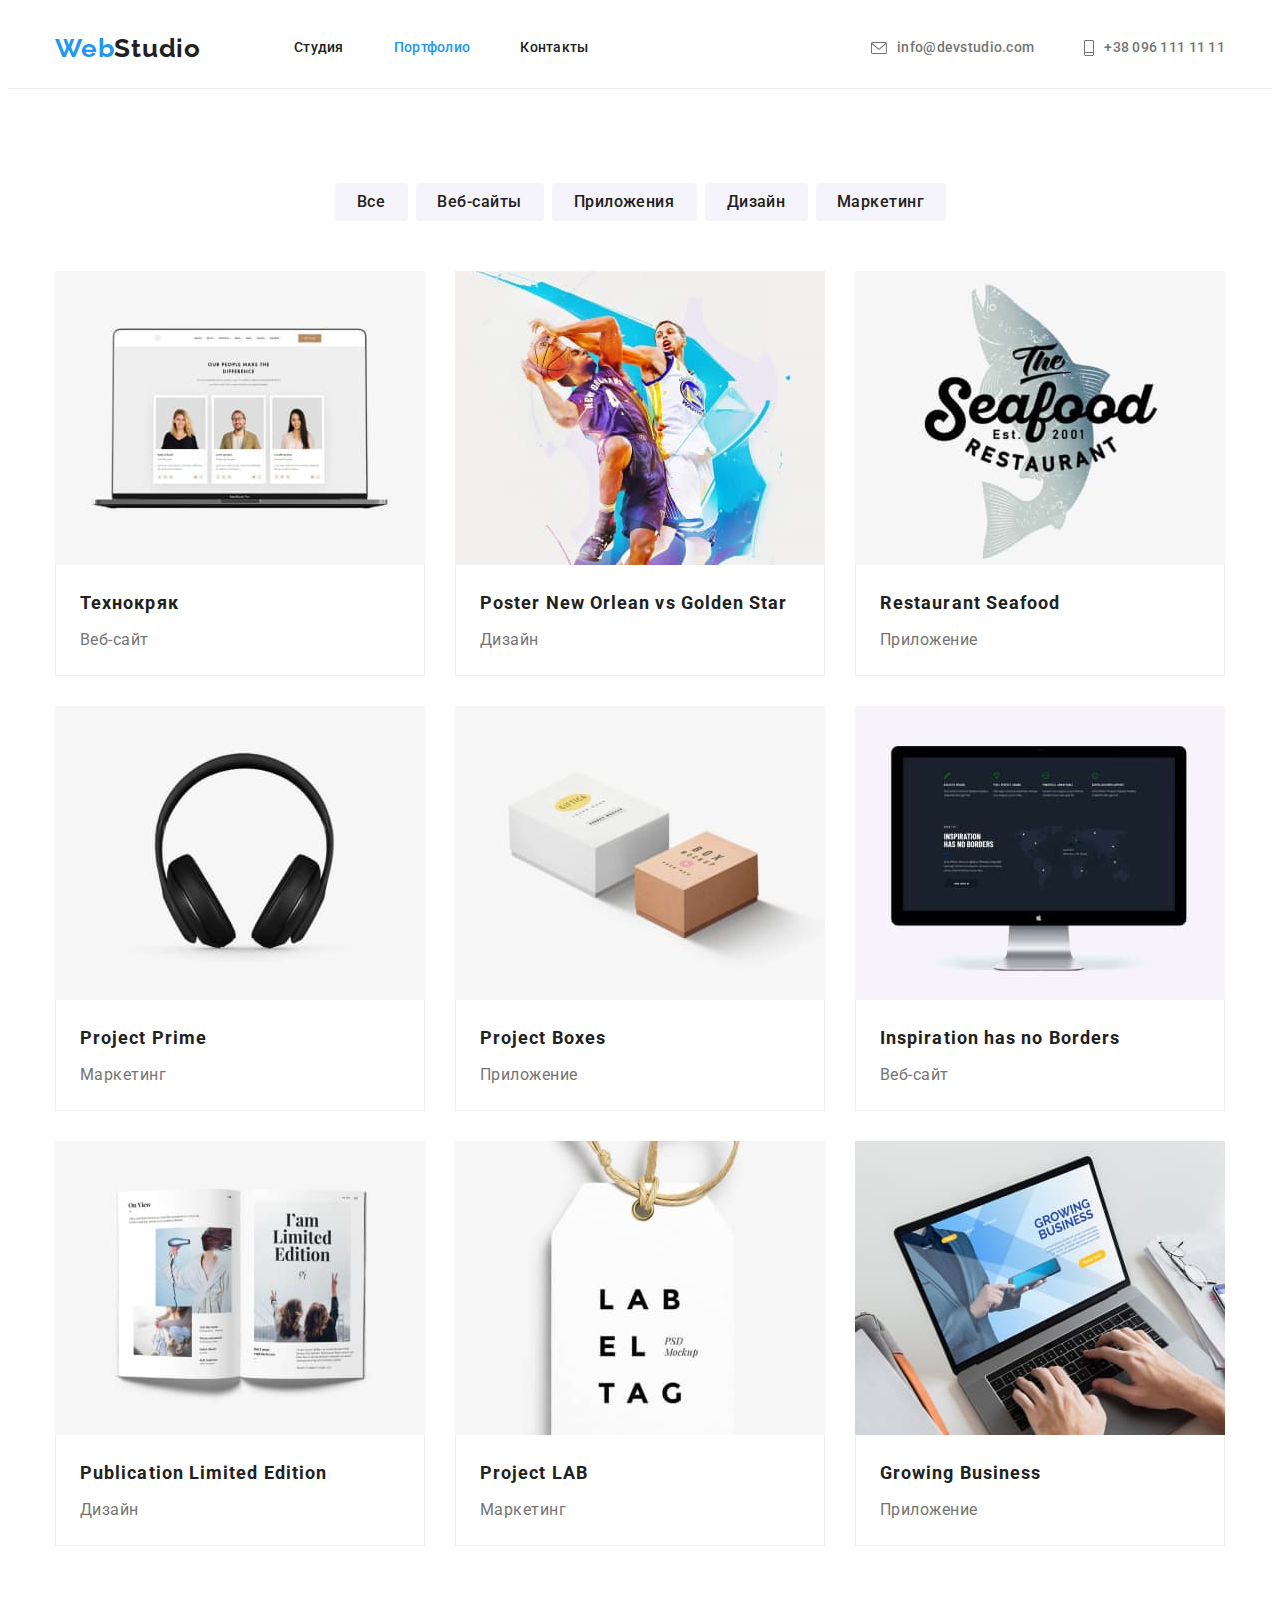
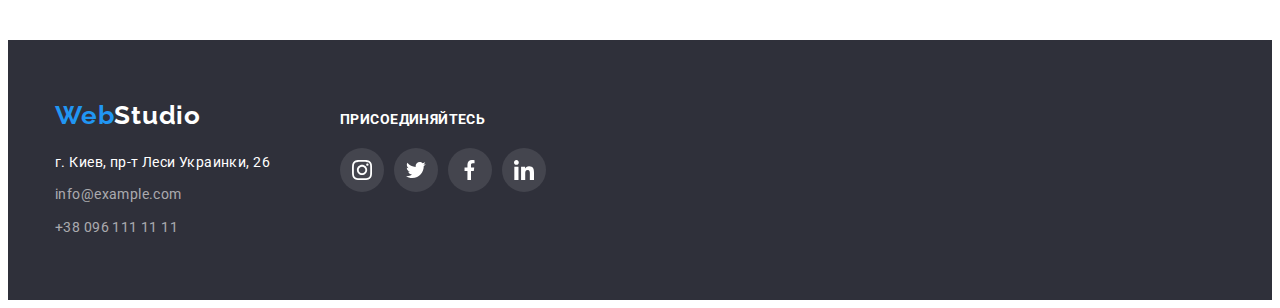
==== portfolio.html @ d863293e "Add bottom text on work cards" ====
<!DOCTYPE html>
<html lang="ru">
  <head>
    <meta charset="UTF-8" />
    <meta http-equiv="X-UA-Compatible" content="IE=edge" />
    <meta name="viewport" content="width=device-width, initial-scale=1.0" />
    <title>Document</title>
    <link
      href="https://fonts.googleapis.com/css2?family=Raleway:wght@700&family=Roboto:wght@400;500;700;900&display=swap"
      rel="stylesheet"
    />
    <link
      rel="stylesheet"
      href="https://cdnjs.cloudflare.com/ajax/libs/modern-normalize/1.1.0/modern-normalize.min.css"
      integrity="sha512-wpPYUAdjBVSE4KJnH1VR1HeZfpl1ub8YT/NKx4PuQ5NmX2tKuGu6U/JRp5y+Y8XG2tV+wKQpNHVUX03MfMFn9Q=="
      crossorigin="anonymous"
      referrerpolicy="no-referrer"
    />
    <link rel="stylesheet" href="./css/styles.css" />
  </head>
  <body>
    <header class="header">
      <div class="container">
        <nav class="header-nav">
          <a class="header-logo link" href="index.html" lang="en"
            >Web<span class="logo-accent-hdr">Studio</span></a
          >
          <ul class="header-list list">
            <li class="header-item">
              <a href="./index.html" class="header-link link">Студия</a>
            </li>
            <li class="header-item">
              <a href="./portfolio.html" class="header-link link current"
                >Портфолио</a
              >
            </li>
            <li class="header-item">
              <a href="#contacts" class="header-link link">Контакты</a>
            </li>
          </ul>
        </nav>

        <ul class="contacts list">
          <li class="ci">
            <a class="contacts-link link" href="mailto:info@devstudio.com">
              <svg class="contacts-link-icon" width="16" height="12">
                <use href="./images/symbol-defs.svg#icon-envelope"></use>
              </svg>
              info@devstudio.com
            </a>
          </li>
          <li class="ci">
            <a class="contacts-link link" href="tel:+380961111111">
              <svg class="contacts-link-icon" width="10" height="16">
                <use href="./images/symbol-defs.svg#icon-tel"></use>
              </svg>
              +38 096 111 11 11
            </a>
          </li>
        </ul>
      </div>
    </header>

    <main>
      <section class="section">
        <div class="container">
          <h1 class="button-list">Список кнопок</h1>
          <ul class="list random">
            <li class="ri">
              <button class="button-one pointer" type="button">
                <span class="button-txt">Все</span>
              </button>
            </li>
            <li class="ri">
              <button class="button-two pointer" type="button">
                <span class="button-txt">Веб-сайты</span>
              </button>
            </li>
            <li class="ri">
              <button class="button-three pointer" type="button">
                <span class="button-txt">Приложения</span>
              </button>
            </li>
            <li class="ri">
              <button class="button-four pointer" type="button">
                <span class="button-txt">Дизайн</span>
              </button>
            </li>
            <li class="ri">
              <button class="button-five pointer" type="button">
                <span class="button-txt">Маркетинг</span>
              </button>
            </li>
          </ul>

          <ul class="projects-list list">
            <li class="portfolio-item link">
              <a href="" class="card link">
                <img
                  src="./images/img8.jpg"
                  alt="фото технокряк"
                  width="370"
                  height="294"
                />
                <div class="img-atributes-port">
                  <h2 class="project-name">Технокряк</h2>
                  <p class="project-sphere">Веб-сайт</p>
                </div>
              </a>
            </li>
            <li class="portfolio-item link">
              <a href="" class="card link">
                <img
                  src="./images/img9.jpg"
                  alt="фото постер басткетболисты"
                  width="370"
                  height="294"
                />
                <div class="img-atributes-port">
                  <h2 lang="en" class="project-name">
                    Poster New Orlean vs Golden Star
                  </h2>
                  <p class="project-sphere">Дизайн</p>
                </div>
              </a>
            </li>
            <li class="portfolio-item link">
              <a href="" class="card link">
                <img
                  src="./images/img10.jpg"
                  alt="фото морской ресторан"
                  width="370"
                  height="294"
                />
                <div class="img-atributes-port">
                  <h2 lang="en" class="project-name">Restaurant Seafood</h2>
                  <p class="project-sphere">Приложение</p>
                </div>
              </a>
            </li>
            <li class="portfolio-item link">
              <a href="" class="card link">
                <img
                  src="./images/img11.jpg"
                  alt="фото проект прайм"
                  width="370"
                  height="294"
                />
                <div class="img-atributes-port">
                  <h2 lang="en" class="project-name">Project Prime</h2>
                  <p class="project-sphere">Маркетинг</p>
                </div>
              </a>
            </li>
            <li class="portfolio-item link">
              <a href="" class="card link">
                <img
                  src="./images/img12.jpg"
                  alt="фото проект коробки"
                  width="370"
                  height="294"
                />
                <div class="img-atributes-port">
                  <h2 lang="en" class="project-name">Project Boxes</h2>
                  <p class="project-sphere">Приложение</p>
                </div>
              </a>
            </li>
            <li class="portfolio-item link">
              <a href="" class="card link">
                <img
                  src="./images/img13.jpg"
                  alt="фото монитор"
                  width="370"
                  height="294"
                />
                <div class="img-atributes-port">
                  <h2 lang="en" class="project-name">
                    Inspiration has no Borders
                  </h2>
                  <p class="project-sphere">Веб-сайт</p>
                </div>
              </a>
            </li>
            <li class="portfolio-item link">
              <a href="" class="card link">
                <img
                  src="./images/img14.jpg"
                  alt="фото ограниченное издание"
                  width="370"
                  height="294"
                />
                <div class="img-atributes-port">
                  <h2 lang="en" class="project-name">
                    Publication Limited Edition
                  </h2>
                  <p class="project-sphere">Дизайн</p>
                </div>
              </a>
            </li>
            <li class="portfolio-item link">
              <a href="" class="card link">
                <img
                  src="./images/img15.jpg"
                  alt="фото проект лаб"
                  width="370"
                  height="294"
                />
                <div class="img-atributes-port">
                  <h2 lang="en" class="project-name">Project LAB</h2>
                  <p class="project-sphere">Маркетинг</p>
                </div>
              </a>
            </li>
            <li class="portfolio-item link">
              <a href="" class="card link">
                <img
                  src="./images/img16.jpg"
                  alt="фото ростущий бизнес"
                  width="370"
                  height="294"
                />
                <div class="img-atributes-port">
                  <h2 lang="en" class="project-name">Growing Business</h2>
                  <p class="project-sphere">Приложение</p>
                </div>
              </a>
            </li>
          </ul>
        </div>
      </section>
    </main>

    <footer class="footer">
      <div class="container">
        <section class="footer-main footer-item">
          <a class="footer-logo link" href="index.html" lang="en"
            >Web<span class="logo-accent">Studio</span></a
          >
          <address>
            <ul class="list">
              <li class="footer-info">
                <a
                  class="map-link link"
                  href="https://bit.ly/3pXMvUd"
                  target="_blank"
                  rel="noopener noreferrer"
                  >г. Киев, пр-т Леси Украинки, 26</a
                >
              </li>
              <li class="footer-info">
                <a class="footer-contacts link" href="mailto:info@devstudio.com"
                  >info@example.com</a
                >
              </li>
              <li>
                <a class="footer-contacts link" href="tel:+380961111111"
                  >+38 096 111 11 11</a
                >
              </li>
            </ul>
          </address>
        </section>
        <div class="footer-soc footer-item">
          <p class="soc-title">ПРИСОЕДИНЯЙТЕСЬ</p>
          <ul class="footer-soc-list list">
            <li class="footer-soc-item">
              <a href="" class="footer-soc-link link">
                <svg class="footer-soc-icon" width="20" height="20">
                  <use href="./images/symbol-defs.svg#icon-instagram"></use>
                </svg>
              </a>
            </li>
            <li class="footer-soc-item">
              <a href="" class="footer-soc-link link">
                <svg class="footer-soc-icon" width="20" height="20">
                  <use href="./images/symbol-defs.svg#icon-twitter"></use>
                </svg>
              </a>
            </li>
            <li class="footer-soc-item">
              <a href="" class="footer-soc-link link">
                <svg class="footer-soc-icon" width="20" height="20">
                  <use href="./images/symbol-defs.svg#icon-facebook"></use>
                </svg>
              </a>
            </li>
            <li class="footer-soc-item">
              <a href="" class="footer-soc-link link">
                <svg class="footer-soc-icon" width="20" height="20">
                  <use href="./images/symbol-defs.svg#icon-linkedin"></use>
                </svg>
              </a>
            </li>
          </ul>
        </div>
      </div>
    </footer>
  </body>
</html>
---- css/styles.css ----
:root {
  --h-color: #212121;
  --p-color: #757575;
  --accent-color: #2196f3;
  --button-background-color: #f5f4fa;
  --button-color: #212121;
  --button-hoover-portfolio-color: #f5f4fa;
  --white-accent: #ffffff;
  --another-black: #2f303a;
  --main-bgc: #e5e5e5;
}

p,
h1,
h2,
h3,
h4,
h5,
h6 {
  margin: 0;
}

ul,
ol {
  margin: 0;
  padding-left: 0;
}

*,
*::before,
*::after {
  box-sizing: border-box;
}

.container {
  width: 1200px;
  margin: 0 auto;
  padding-left: 15px;
  padding-right: 15px;
}

body {
  background-color: var(--white-accent);
  color: var(--h-color);
  font-family: "Roboto", sans-serif;
  font-size: 14px;
  letter-spacing: 0.03em;
}

.pointer {
  cursor: pointer;
}

img {
  display: block;
}

.list {
  list-style: none;
}

.link {
  text-decoration: none;
}

/* ---------------------------Header index/portfolio-------------------------- */

.header {
  border-bottom: 1px solid #ececec;
}

.header .container {
  background-color: var(--white-accent);
  display: flex;
  align-items: center;
}

.header-nav {
  display: flex;
  align-items: center;
}

.header-logo {
  font-family: "Raleway", sans-serif;
  font-style: normal;
  font-weight: 700;
  font-size: 26px;
  line-height: 1.19;
  letter-spacing: 0.03em;
  color: var(--accent-color);
  margin-right: 93px;
}

.header-list {
  display: flex;
  align-items: center;
  justify-content: space-between;
}

.logo-accent-hdr {
  color: var(--h-color);
}

.header-link {
  color: var(--h-color);
  font-weight: 500;
  line-height: 1.14;
  letter-spacing: 0.02em;
  padding: 32px 0;
  display: block;
}

.current {
  color: var(--accent-color);
}

.header-link:hover,
.header-link:focus {
  color: var(--accent-color);
}

.contacts {
  display: flex;
  align-items: center;
  margin-left: auto;
}

.contacts-link {
  font-weight: 500;
  font-size: 14px;
  line-height: 1.14;
  letter-spacing: 0.02em;
  color: var(--p-color);
  display: flex;
  align-items: center;
  justify-content: center;
  padding: 32px 0;
  color: var(--p-color);
}

.contacts-link-icon {
  margin-right: 10px;
  fill: currentColor;
}

.header-item:not(:last-child) {
  margin-right: 50px;
}

.ci:not(:last-child) {
  margin-right: 50px;
}

.contacts-link:hover,
.contacts-link:focus {
  color: var(--accent-color);
}

.contacts-link:hover .contacts-link-icon,
.contacts-link:focus .contacts-link-icon {
  color: var(--accent-color);
}

/* ---------------------------Hero index-------------------------- */

.hero {
  background-color: var(--another-black);
  background-image: linear-gradient(
      to right,
      rgba(47, 48, 58, 0.4),
      rgba(47, 48, 58, 0.4)
    ),
    url(../images/hero-bg.jpg);
  max-width: 1600px;
  background-repeat: no-repeat;
  background-position: center;
  background-size: cover;
  padding-top: 200px;
  padding-bottom: 200px;
  margin: 0 auto;
}

.hero-text {
  font-weight: 900;
  font-size: 44px;
  line-height: 1.3;
  text-align: center;
  letter-spacing: 0.06em;
  text-transform: uppercase;
  color: var(--white-accent);
  margin-bottom: 30px;
  margin-left: 237px;
  margin-right: 237px;
}

.hero-button {
  font-family: inherit;
  min-width: 200px;
  height: 50px;
  color: var(--white-accent);
  background: var(--accent-color);
  box-shadow: 0px 4px 4px rgba(0, 0, 0, 0.15);
  border-radius: 4px;
  margin: 0 auto;
  border: none;
  display: block;
}

.hero-button-text {
  font-family: inherit;
  font-weight: 700;
  font-size: 16px;
  line-height: 1.87;
  text-align: center;
  letter-spacing: 0.06em;
  color: var(--white-accent);
}

/* ---------------------------Hero portfolio-------------------------- */

.button-list {
  display: none;
}

.button-txt {
  font-family: inherit;
  font-weight: 500;
  font-size: 16px;
  line-height: 1.62;
  text-align: center;
  letter-spacing: 0.03em;
}

.random {
  display: flex;
  justify-content: center;
  margin-bottom: 50px;
}

.ri:not(:last-child) {
  margin-right: 8px;
}

.button-one {
  font-family: inherit;
  min-width: 73px;
  height: 38px;
  color: var(--button-color);
  background: var(--button-background-color);
  border: 1px solid var(--button-background-color);
  border-radius: 4px;
}

.button-one:hover,
.button-one:focus {
  color: var(--button-hoover-portfolio-color);
  background-color: var(--accent-color);
  box-shadow: 0px 3px 1px rgba(0, 0, 0, 0.1), 0px 1px 2px rgba(0, 0, 0, 0.08),
    0px 2px 2px rgba(0, 0, 0, 0.12);
}

.button-two {
  font-family: inherit;
  min-width: 128px;
  height: 38px;
  color: var(--button-color);
  background: var(--button-background-color);
  border: 1px solid var(--button-background-color);
  border-radius: 4px;
}

.button-two:hover,
.button-two:focus {
  color: var(--button-hoover-portfolio-color);
  background-color: var(--accent-color);
  box-shadow: 0px 3px 1px rgba(0, 0, 0, 0.1), 0px 1px 2px rgba(0, 0, 0, 0.08),
    0px 2px 2px rgba(0, 0, 0, 0.12);
}

.button-three {
  font-family: inherit;
  min-width: 145px;
  height: 38px;
  color: var(--button-color);
  background: var(--button-background-color);
  border: 1px solid var(--button-background-color);
  border-radius: 4px;
}

.button-three:hover,
.button-three:focus {
  color: var(--button-hoover-portfolio-color);
  background-color: var(--accent-color);
  box-shadow: 0px 3px 1px rgba(0, 0, 0, 0.1), 0px 1px 2px rgba(0, 0, 0, 0.08),
    0px 2px 2px rgba(0, 0, 0, 0.12);
}

.button-four {
  font-family: inherit;
  min-width: 103px;
  height: 38px;
  color: var(--button-color);
  background: var(--button-background-color);
  border: 1px solid var(--button-background-color);
  border-radius: 4px;
}

.button-four:hover,
.button-four:focus {
  color: var(--button-hoover-portfolio-color);
  background-color: var(--accent-color);
  box-shadow: 0px 3px 1px rgba(0, 0, 0, 0.1), 0px 1px 2px rgba(0, 0, 0, 0.08),
    0px 2px 2px rgba(0, 0, 0, 0.12);
}

.button-five {
  font-family: inherit;
  min-width: 130px;
  height: 38px;
  color: var(--button-color);
  background: var(--button-background-color);
  border: 1px solid var(--button-background-color);
  border-radius: 4px;
}

.button-five:hover,
.button-five:focus {
  color: var(--button-hoover-portfolio-color);
  background-color: var(--accent-color);
  box-shadow: 0px 3px 1px rgba(0, 0, 0, 0.1), 0px 1px 2px rgba(0, 0, 0, 0.08),
    0px 2px 2px rgba(0, 0, 0, 0.12);
}

/* ---------------------------Projects portfolio-------------------------- */

.projects .container {
  background-color: var(--white-accent);
}

.projects-list {
  display: flex;
  flex-wrap: wrap;
  margin-left: -30px;
  margin-bottom: -30px;
}

.portfolio-item {
  flex-basis: calc(100% / 3 - 30px);
  margin-left: 30px;
  margin-bottom: 30px;
}

.img-atributes-port {
  padding-top: 20px;
  padding-bottom: 20px;
  padding-left: 24px;
  padding-right: 24px;
  border-left: 1px solid #eeeeee;
  border-right: 1px solid #eeeeee;
  border-bottom: 1px solid #eeeeee;
}

/* .portfolio-item:hover,
.portfolio-item:focus {
  box-shadow: 0px 1px 1px rgba(0, 0, 0, 0.12), 0px 4px 4px rgba(0, 0, 0, 0.06),
    1px 4px 6px rgba(0, 0, 0, 0.16);
  cursor: pointer;
} */

.card {
  display: block;
}

.card:hover,
.card:focus {
  box-shadow: 0px 1px 1px rgba(0, 0, 0, 0.12), 0px 4px 4px rgba(0, 0, 0, 0.06),
    1px 4px 6px rgba(0, 0, 0, 0.16);
  cursor: pointer;
}

.project-name {
  font-weight: 700;
  font-size: 18px;
  line-height: 2;
  letter-spacing: 0.06em;
  color: var(--h-color);
  margin-bottom: 4px;
}

.project-sphere {
  font-size: 16px;
  line-height: 1.87;
  letter-spacing: 0.03em;
  color: var(--p-color);
}

/* ---------------------------Competences html-------------------------- */

.section {
  padding-top: 94px;
  padding-bottom: 94px;
}

.competences-list {
  display: flex;
}

.comp-it:not(:last-child) {
  margin-right: 30px;
  max-width: 270px;
}

.frame {
  display: flex;
  width: 270px;
  height: 120px;
  align-items: center;
  justify-content: center;
  flex-direction: column;
  margin-bottom: 30px;
  border-radius: 4px;
  background-color: var(--button-background-color);
}

.competences-icon {
  width: 67px;
  height: 70px;
}

.top-text {
  font-weight: 700;
  font-size: 14px;
  line-height: 1.14;
  letter-spacing: 0.03em;
  text-transform: uppercase;
  color: var(--h-color);
  margin-bottom: 10px;
}

.bottom-text {
  line-height: 1.71;
  letter-spacing: 0.03em;
  color: var(--p-color);
  width: 270px;
}

/* -----------------work html--------------------------- */

.zero {
  padding-top: 0;
}

.work-img {
  display: flex;
  width: calc((100% - 60px) / 3);
}

.wi {
  position: relative;
}

.wi > .label {
  position: absolute;
  bottom: 0;
  right: 0;
  left: 0;
  padding: 27px 82px;
  background: rgba(47, 48, 58, 0.8);
  font-family: inherit;
  font-style: normal;
  font-weight: 700;
  font-size: 14px;
  line-height: 1.14;
  text-align: center;
  letter-spacing: 0.03em;
  text-transform: uppercase;
  color: #ffffff;
}

.wi:not(:last-child) {
  margin-right: 30px;
}

.work-title {
  font-weight: 700;
  font-size: 36px;
  line-height: 1.16;
  text-align: center;
  letter-spacing: 0.03em;
  color: var(--h-color);
  margin-bottom: 50px;
  padding-top: 0;
}

/* -----------------crew html--------------------------- */

.bg {
  background-color: var(--button-background-color);
}

.crew-list {
  display: flex;
  margin-left: -30px;
}

.crew-item {
  flex-basis: calc(100% / 4 - 30px);
  margin-left: 30px;
  background-color: var(--white-accent);
  border-radius: 0px 0px 4px 4px;
  box-shadow: 0px 1px 3px rgba(0, 0, 0, 0.12), 0px 1px 1px rgba(0, 0, 0, 0.14),
    0px 2px 1px rgba(0, 0, 0, 0.2);
}

.crew-title {
  font-weight: 700;
  font-size: 36px;
  line-height: 1.16;
  text-align: center;
  letter-spacing: 0.03em;
  color: var(--h-color);
  margin-bottom: 50px;
}

.img-atributes-hdr {
  padding-top: 30px;
  padding-bottom: 30px;
  text-align: center;
}

.crew-names {
  font-weight: 500;
  font-size: 16px;
  line-height: 1.18;
  letter-spacing: 0.03em;
  color: var(--h-color);
  margin-bottom: 10px;
}

.crew-profession {
  font-size: 16px;
  line-height: 1.18;
  letter-spacing: 0.03em;
  color: var(--p-color);
  margin-bottom: 16px;
}

.work-soc-item {
  width: 44px;
  height: 44px;
  margin-right: 10px;
}

.work-soc-item:last-child {
  margin-right: 0;
}

.work-soc-list {
  display: flex;
  justify-content: center;
}

.work-soc-link {
  width: 100%;
  height: 100%;
  border-radius: 50%;
  display: flex;
  align-items: center;
  justify-content: center;
}

.work-soc-link:hover,
.work-soc-link:focus {
  background-color: var(--accent-color);
}

.work-soc-link:hover .work-soc-icon,
.work-soc-link:focus .work-soc-icon {
  fill: var(--white-accent);
}

.work-soc-icon {
  fill: #afb1b8;
}

/* ---------------------------Partners index-------------------------- */

.partners .container {
  width: 1170px;
  height: 184px;
}

.partners-title {
  font-weight: 700;
  font-size: 36px;
  line-height: 1.16;
  text-align: center;
  letter-spacing: 0.03em;
  color: var(--h-color);
  margin-bottom: 50px;
}

.partners-list {
  display: flex;
  align-items: center;
  margin-left: -30px;
  justify-content: center;
}

.partners-item {
  flex-basis: calc(100% / 6 - 30px);
  margin-left: 30px;
  width: 170px;
  height: 92px;
  justify-content: center;
  border: 1px solid #afb1b8;
  border-radius: 4px;
  fill: #afb1b8;
}

.partners-link:hover,
.partners-link:focus {
  border-color: var(--accent-color);
  border: 1px solid --accent-color;
  fill: var(--accent-color);
}

.partners-item:hover,
.partners-item:focus {
  border-color: var(--accent-color);
}

.partners-item:last-child {
  margin-right: 0;
}

.partners-link {
  display: flex;
  width: 170px;
  height: 92px;
  border-radius: 4px;
  cursor: pointer;
  fill: #afb1b8;
  align-items: center;
  justify-content: center;
}

/* ---------------------------Footer index/portfolio-------------------------- */

.footer {
  background-color: var(--another-black);
  padding-top: 60px;
  padding-bottom: 60px;
}

.footer .container {
  display: flex;
  align-items: baseline;
}

.footer-item:not(:last-child) {
  margin-right: 70px;
}

.footer-main {
}

.footer-logo {
  font-family: "Raleway", sans-serif;
  font-weight: 700;
  font-size: 26px;
  line-height: 1.19;
  letter-spacing: 0.03em;
  margin-bottom: 20px;
  color: var(--accent-color);
  display: inline-block;
}

.logo-accent {
  color: var(--white-accent);
}

.footer-info {
  margin-bottom: 9px;
}

.map-link {
  font-style: normal;
  font-size: 14px;
  line-height: 1.7;
  letter-spacing: 0.03em;
  color: var(--white-accent);
  display: inline-block;
}

.map-link:hover,
.map-link:focus {
  color: var(--accent-color);
}

.footer-contacts {
  font-style: normal;
  font-size: 14px;
  line-height: 1.7;
  letter-spacing: 0.03em;
  color: rgba(255, 255, 255, 0.6);
}

.footer-contacts:hover,
.footer-contacts:focus {
  color: var(--accent-color);
}

.footer-soc {
  width: 206px;
  margin-right: auto;
}

.soc-title {
  font-family: inherit;
  font-style: normal;
  font-weight: 700;
  font-size: 14px;
  line-height: 1.14;
  letter-spacing: 0.03em;
  color: var(--white-accent);
  margin-bottom: 20px;
}

.footer-soc-item {
  width: 44px;
  height: 44px;
}

.footer-soc-item:last-child {
  margin-right: 0;
}

.footer-soc-list {
  display: flex;
  padding: 0;
  margin-top: 0;
  list-style: none;
  justify-content: space-between;
  align-items: center;
}

.footer-soc-link {
  width: 44px;
  height: 44px;
  display: inline-flex;
  border-radius: 50%;
  fill: #fff;
  background-color: rgba(255, 255, 255, 0.1);
}

.footer-soc-link:hover,
.footer-soc-link:focus {
  background-color: var(--accent-color);
  fill: #ffffff;
}

.footer-soc-icon {
  margin: 12px 0px 0px 12px;
  align-items: center;
}

.footer-list {
  padding-left: 0px;
}
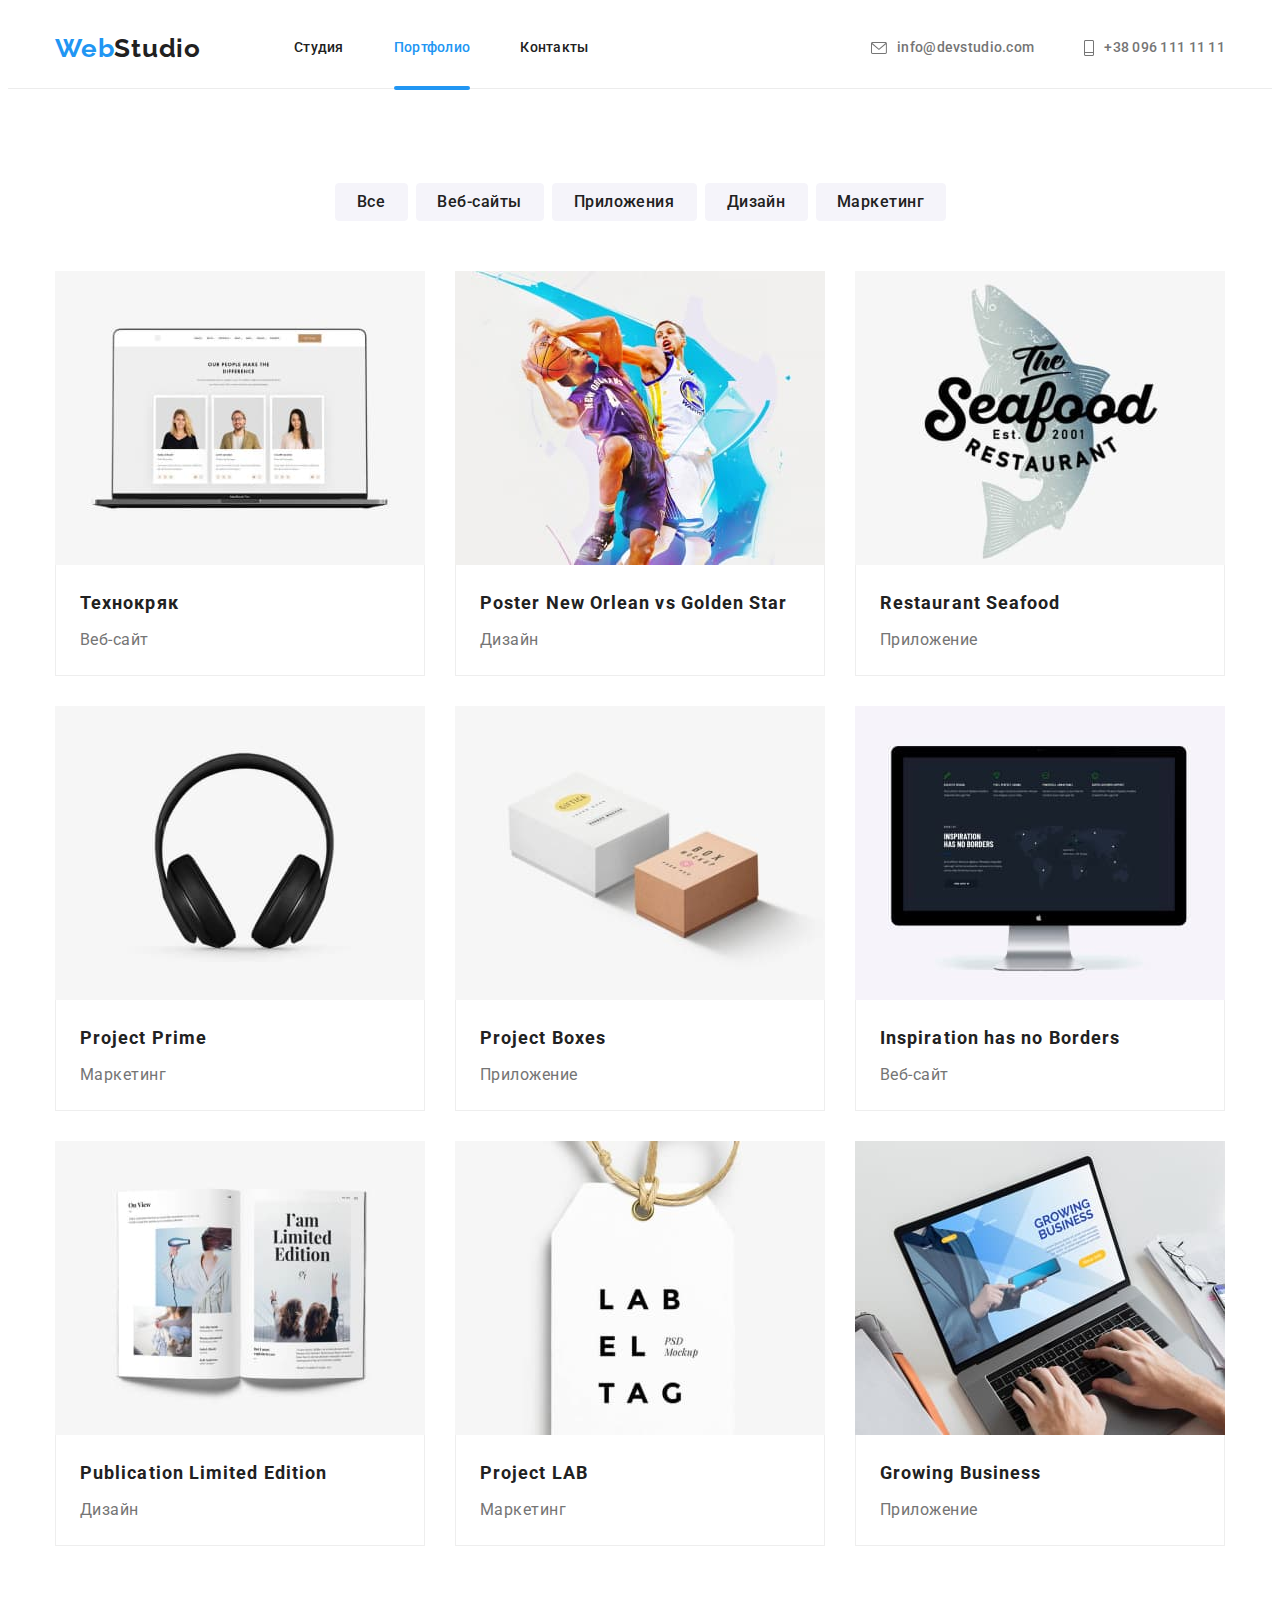
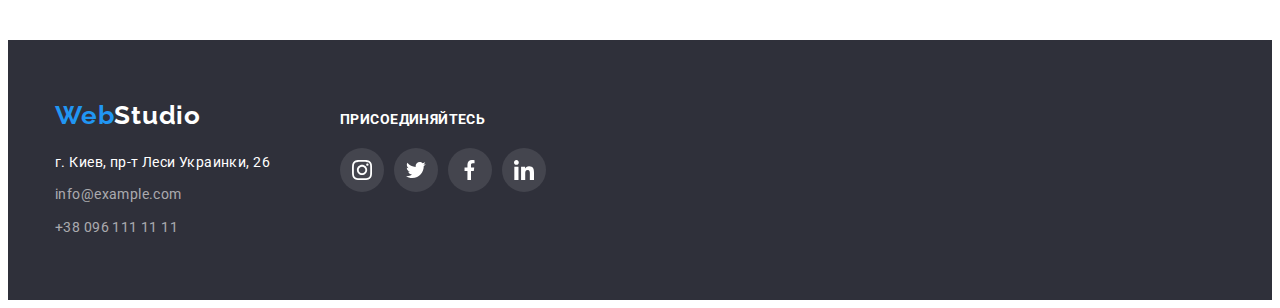
==== commit 569271d6: "Add portfolio overlay" ====
--- a/portfolio.html
+++ b/portfolio.html
@@ -95,13 +95,23 @@
 
           <ul class="projects-list list">
             <li class="portfolio-item link">
-              <a href="" class="card link">
-                <img
-                  src="./images/img8.jpg"
-                  alt="фото технокряк"
-                  width="370"
-                  height="294"
-                />
+              <a class="card link" href="">
+                <div class="card-item">
+                  <img
+                    src="./images/img8.jpg"
+                    alt="фото технокряк"
+                    width="370"
+                    height="294"
+                  />
+                  <div class="card-layer">
+                    <p class="card-layer-text">
+                      Ресурс предлагает комплексные предложения с разным уровнем
+                      функционала и сервисов. Все это позволит посетителю
+                      получить исчерпывающие сведения о компании или частном
+                      лице.
+                    </p>
+                  </div>
+                </div>
                 <div class="img-atributes-port">
                   <h2 class="project-name">Технокряк</h2>
                   <p class="project-sphere">Веб-сайт</p>
@@ -110,12 +120,22 @@
             </li>
             <li class="portfolio-item link">
               <a href="" class="card link">
-                <img
-                  src="./images/img9.jpg"
-                  alt="фото постер басткетболисты"
-                  width="370"
-                  height="294"
-                />
+                <div class="card-item">
+                  <img
+                    src="./images/img9.jpg"
+                    alt="фото постер басткетболисты"
+                    width="370"
+                    height="294"
+                  />
+                  <div class="card-layer">
+                    <p class="card-layer-text">
+                      Ресурс предлагает комплексные предложения с разным уровнем
+                      функционала и сервисов. Все это позволит посетителю
+                      получить исчерпывающие сведения о компании или частном
+                      лице.
+                    </p>
+                  </div>
+                </div>
                 <div class="img-atributes-port">
                   <h2 lang="en" class="project-name">
                     Poster New Orlean vs Golden Star
@@ -126,12 +146,23 @@
             </li>
             <li class="portfolio-item link">
               <a href="" class="card link">
-                <img
-                  src="./images/img10.jpg"
-                  alt="фото морской ресторан"
-                  width="370"
-                  height="294"
-                />
+                <div class="card-item">
+                  <div class="card-item"></div>
+                  <img
+                    src="./images/img10.jpg"
+                    alt="фото морской ресторан"
+                    width="370"
+                    height="294"
+                  />
+                  <div class="card-layer">
+                    <p class="card-layer-text">
+                      Ресурс предлагает комплексные предложения с разным уровнем
+                      функционала и сервисов. Все это позволит посетителю
+                      получить исчерпывающие сведения о компании или частном
+                      лице.
+                    </p>
+                  </div>
+                </div>
                 <div class="img-atributes-port">
                   <h2 lang="en" class="project-name">Restaurant Seafood</h2>
                   <p class="project-sphere">Приложение</p>
@@ -140,12 +171,22 @@
             </li>
             <li class="portfolio-item link">
               <a href="" class="card link">
-                <img
-                  src="./images/img11.jpg"
-                  alt="фото проект прайм"
-                  width="370"
-                  height="294"
-                />
+                <div class="card-item">
+                  <img
+                    src="./images/img11.jpg"
+                    alt="фото проект прайм"
+                    width="370"
+                    height="294"
+                  />
+                  <div class="card-layer">
+                    <p class="card-layer-text">
+                      Ресурс предлагает комплексные предложения с разным уровнем
+                      функционала и сервисов. Все это позволит посетителю
+                      получить исчерпывающие сведения о компании или частном
+                      лице.
+                    </p>
+                  </div>
+                </div>
                 <div class="img-atributes-port">
                   <h2 lang="en" class="project-name">Project Prime</h2>
                   <p class="project-sphere">Маркетинг</p>
@@ -154,12 +195,22 @@
             </li>
             <li class="portfolio-item link">
               <a href="" class="card link">
-                <img
-                  src="./images/img12.jpg"
-                  alt="фото проект коробки"
-                  width="370"
-                  height="294"
-                />
+                <div class="card-item">
+                  <img
+                    src="./images/img12.jpg"
+                    alt="фото проект коробки"
+                    width="370"
+                    height="294"
+                  />
+                  <div class="card-layer">
+                    <p class="card-layer-text">
+                      Ресурс предлагает комплексные предложения с разным уровнем
+                      функционала и сервисов. Все это позволит посетителю
+                      получить исчерпывающие сведения о компании или частном
+                      лице.
+                    </p>
+                  </div>
+                </div>
                 <div class="img-atributes-port">
                   <h2 lang="en" class="project-name">Project Boxes</h2>
                   <p class="project-sphere">Приложение</p>
@@ -168,12 +219,22 @@
             </li>
             <li class="portfolio-item link">
               <a href="" class="card link">
-                <img
-                  src="./images/img13.jpg"
-                  alt="фото монитор"
-                  width="370"
-                  height="294"
-                />
+                <div class="card-item">
+                  <img
+                    src="./images/img13.jpg"
+                    alt="фото монитор"
+                    width="370"
+                    height="294"
+                  />
+                  <div class="card-layer">
+                    <p class="card-layer-text">
+                      Ресурс предлагает комплексные предложения с разным уровнем
+                      функционала и сервисов. Все это позволит посетителю
+                      получить исчерпывающие сведения о компании или частном
+                      лице.
+                    </p>
+                  </div>
+                </div>
                 <div class="img-atributes-port">
                   <h2 lang="en" class="project-name">
                     Inspiration has no Borders
@@ -184,12 +245,22 @@
             </li>
             <li class="portfolio-item link">
               <a href="" class="card link">
-                <img
-                  src="./images/img14.jpg"
-                  alt="фото ограниченное издание"
-                  width="370"
-                  height="294"
-                />
+                <div class="card-item">
+                  <img
+                    src="./images/img14.jpg"
+                    alt="фото ограниченное издание"
+                    width="370"
+                    height="294"
+                  />
+                  <div class="card-layer">
+                    <p class="card-layer-text">
+                      Ресурс предлагает комплексные предложения с разным уровнем
+                      функционала и сервисов. Все это позволит посетителю
+                      получить исчерпывающие сведения о компании или частном
+                      лице.
+                    </p>
+                  </div>
+                </div>
                 <div class="img-atributes-port">
                   <h2 lang="en" class="project-name">
                     Publication Limited Edition
@@ -200,12 +271,22 @@
             </li>
             <li class="portfolio-item link">
               <a href="" class="card link">
-                <img
-                  src="./images/img15.jpg"
-                  alt="фото проект лаб"
-                  width="370"
-                  height="294"
-                />
+                <div class="card-item">
+                  <img
+                    src="./images/img15.jpg"
+                    alt="фото проект лаб"
+                    width="370"
+                    height="294"
+                  />
+                  <div class="card-layer">
+                    <p class="card-layer-text">
+                      Ресурс предлагает комплексные предложения с разным уровнем
+                      функционала и сервисов. Все это позволит посетителю
+                      получить исчерпывающие сведения о компании или частном
+                      лице.
+                    </p>
+                  </div>
+                </div>
                 <div class="img-atributes-port">
                   <h2 lang="en" class="project-name">Project LAB</h2>
                   <p class="project-sphere">Маркетинг</p>
@@ -214,12 +295,22 @@
             </li>
             <li class="portfolio-item link">
               <a href="" class="card link">
-                <img
-                  src="./images/img16.jpg"
-                  alt="фото ростущий бизнес"
-                  width="370"
-                  height="294"
-                />
+                <div class="card-item">
+                  <img
+                    src="./images/img16.jpg"
+                    alt="фото ростущий бизнес"
+                    width="370"
+                    height="294"
+                  />
+                  <div class="card-layer">
+                    <p class="card-layer-text">
+                      Ресурс предлагает комплексные предложения с разным уровнем
+                      функционала и сервисов. Все это позволит посетителю
+                      получить исчерпывающие сведения о компании или частном
+                      лице.
+                    </p>
+                  </div>
+                </div>
                 <div class="img-atributes-port">
                   <h2 lang="en" class="project-name">Growing Business</h2>
                   <p class="project-sphere">Приложение</p>
--- a/css/styles.css
+++ b/css/styles.css
@@ -102,12 +102,14 @@
 }
 
 .header-link {
+  position: relative;
   color: var(--h-color);
   font-weight: 500;
   line-height: 1.14;
   letter-spacing: 0.02em;
   padding: 32px 0;
   display: block;
+  transition: color 250ms cubic-bezier(0.4, 0, 0.2, 1);
 }
 
 .current {
@@ -136,6 +138,7 @@
   justify-content: center;
   padding: 32px 0;
   color: var(--p-color);
+  transition: color 250ms cubic-bezier(0.4, 0, 0.2, 1);
 }
 
 .contacts-link-icon {
@@ -159,6 +162,17 @@
 .contacts-link:hover .contacts-link-icon,
 .contacts-link:focus .contacts-link-icon {
   color: var(--accent-color);
+}
+
+.current::after {
+  content: "";
+  position: absolute;
+  display: block;
+  width: 100%;
+  height: 4px;
+  border-radius: 2px;
+  bottom: -2px;
+  background-color: var(--accent-color);
 }
 
 /* ---------------------------Hero index-------------------------- */
@@ -249,6 +263,9 @@
   background: var(--button-background-color);
   border: 1px solid var(--button-background-color);
   border-radius: 4px;
+  transition: color 250ms cubic-bezier(0.4, 0, 0.2, 1),
+    background-color 250ms cubic-bezier(0.4, 0, 0.2, 1),
+    box-shadow 250ms cubic-bezier(0.4, 0, 0.2, 1);
 }
 
 .button-one:hover,
@@ -267,6 +284,9 @@
   background: var(--button-background-color);
   border: 1px solid var(--button-background-color);
   border-radius: 4px;
+  transition: color 250ms cubic-bezier(0.4, 0, 0.2, 1),
+    background-color 250ms cubic-bezier(0.4, 0, 0.2, 1),
+    box-shadow 250ms cubic-bezier(0.4, 0, 0.2, 1);
 }
 
 .button-two:hover,
@@ -285,6 +305,9 @@
   background: var(--button-background-color);
   border: 1px solid var(--button-background-color);
   border-radius: 4px;
+  transition: color 250ms cubic-bezier(0.4, 0, 0.2, 1),
+    background-color 250ms cubic-bezier(0.4, 0, 0.2, 1),
+    box-shadow 250ms cubic-bezier(0.4, 0, 0.2, 1);
 }
 
 .button-three:hover,
@@ -303,6 +326,9 @@
   background: var(--button-background-color);
   border: 1px solid var(--button-background-color);
   border-radius: 4px;
+  transition: color 250ms cubic-bezier(0.4, 0, 0.2, 1),
+    background-color 250ms cubic-bezier(0.4, 0, 0.2, 1),
+    box-shadow 250ms cubic-bezier(0.4, 0, 0.2, 1);
 }
 
 .button-four:hover,
@@ -321,6 +347,9 @@
   background: var(--button-background-color);
   border: 1px solid var(--button-background-color);
   border-radius: 4px;
+  transition: color 250ms cubic-bezier(0.4, 0, 0.2, 1),
+    background-color 250ms cubic-bezier(0.4, 0, 0.2, 1),
+    box-shadow 250ms cubic-bezier(0.4, 0, 0.2, 1);
 }
 
 .button-five:hover,
@@ -369,6 +398,7 @@
 
 .card {
   display: block;
+  transition: box-shadow 250ms cubic-bezier(0.4, 0, 0.2, 1);
 }
 
 .card:hover,
@@ -376,6 +406,34 @@
   box-shadow: 0px 1px 1px rgba(0, 0, 0, 0.12), 0px 4px 4px rgba(0, 0, 0, 0.06),
     1px 4px 6px rgba(0, 0, 0, 0.16);
   cursor: pointer;
+}
+
+.card-item {
+  position: relative;
+  overflow: hidden;
+}
+
+.card-layer {
+  position: absolute;
+  content: "";
+  width: 100%;
+  height: 100%;
+  top: 0;
+  left: 0;
+  background-color: rgba(33, 150, 243, 0.9);
+  transform: translateY(100%);
+  transition: transform 250ms cubic-bezier(0.4, 0, 0.2, 1);
+}
+
+.card-layer-text {
+  padding: 63px 24px;
+  font-size: 18px;
+  line-height: 1.55;
+  color: var(--white-accent);
+}
+
+.portfolio-item:hover .card-layer {
+  transform: translateY(0);
 }
 
 .project-name {
@@ -567,6 +625,7 @@
   display: flex;
   align-items: center;
   justify-content: center;
+  transition: background-color 250ms cubic-bezier(0.4, 0, 0.2, 1);
 }
 
 .work-soc-link:hover,
@@ -581,6 +640,7 @@
 
 .work-soc-icon {
   fill: #afb1b8;
+  transition: fill 250ms cubic-bezier(0.4, 0, 0.2, 1);
 }
 
 /* ---------------------------Partners index-------------------------- */
@@ -616,6 +676,7 @@
   border: 1px solid #afb1b8;
   border-radius: 4px;
   fill: #afb1b8;
+  transition: border-color 250ms cubic-bezier(0.4, 0, 0.2, 1);
 }
 
 .partners-link:hover,
@@ -643,6 +704,9 @@
   fill: #afb1b8;
   align-items: center;
   justify-content: center;
+  transition: border-color 250ms cubic-bezier(0.4, 0, 0.2, 1),
+    fill 250ms cubic-bezier(0.4, 0, 0.2, 1),
+    border 250ms cubic-bezier(0.4, 0, 0.2, 1);
 }
 
 /* ---------------------------Footer index/portfolio-------------------------- */
@@ -691,6 +755,7 @@
   letter-spacing: 0.03em;
   color: var(--white-accent);
   display: inline-block;
+  transition: color 250ms cubic-bezier(0.4, 0, 0.2, 1);
 }
 
 .map-link:hover,
@@ -704,6 +769,7 @@
   line-height: 1.7;
   letter-spacing: 0.03em;
   color: rgba(255, 255, 255, 0.6);
+  transition: color 250ms cubic-bezier(0.4, 0, 0.2, 1);
 }
 
 .footer-contacts:hover,
@@ -752,6 +818,8 @@
   border-radius: 50%;
   fill: #fff;
   background-color: rgba(255, 255, 255, 0.1);
+  transition: fill 250ms cubic-bezier(0.4, 0, 0.2, 1),
+    background-color 250ms cubic-bezier(0.4, 0, 0.2, 1);
 }
 
 .footer-soc-link:hover,
